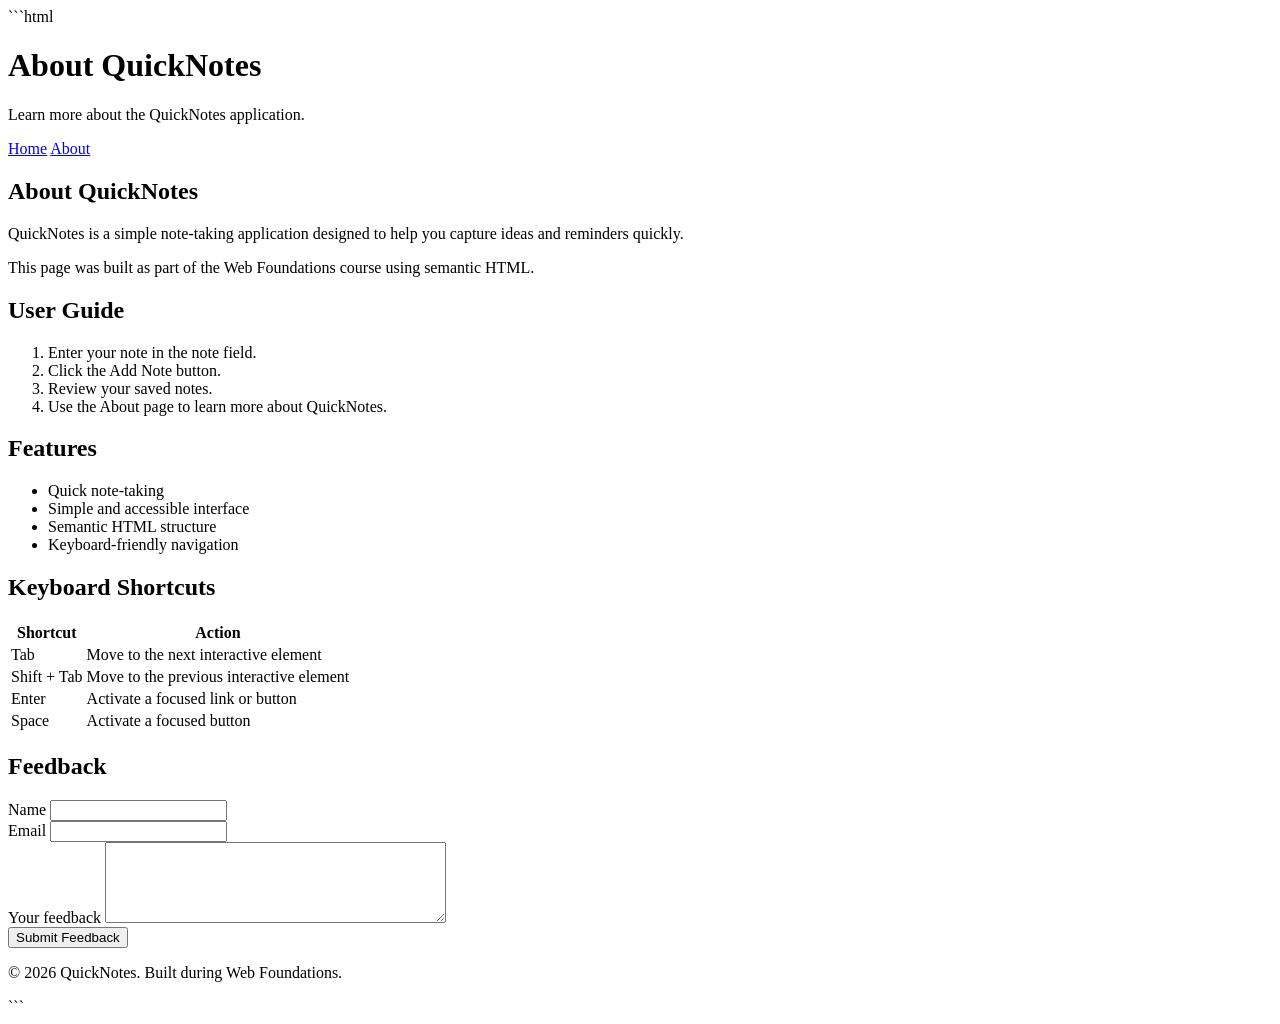
==== day1/about.html @ bedd020c "Add multi-page About page" ====
```html
<!DOCTYPE html>
<html lang="en">
  <head>
    <meta charset="UTF-8" />
    <meta name="viewport" content="width=device-width, initial-scale=1.0" />
    <title>About QuickNotes</title>
  </head>

  <body>
    <header>
      <h1>About QuickNotes</h1>
      <p>Learn more about the QuickNotes application.</p>

      <nav aria-label="Main navigation">
        <a href="index.html">Home</a>
        <a href="about.html">About</a>
      </nav>
    </header>

    <main>
      <section>
        <h2>About QuickNotes</h2>

        <p>
          QuickNotes is a simple note-taking application designed to help you
          capture ideas and reminders quickly.
        </p>

        <p>
          This page was built as part of the Web Foundations course using
          semantic HTML.
        </p>
      </section>

      <section>
        <h2>User Guide</h2>

        <ol>
          <li>Enter your note in the note field.</li>
          <li>Click the Add Note button.</li>
          <li>Review your saved notes.</li>
          <li>Use the About page to learn more about QuickNotes.</li>
        </ol>
      </section>

      <section>
        <h2>Features</h2>

        <ul>
          <li>Quick note-taking</li>
          <li>Simple and accessible interface</li>
          <li>Semantic HTML structure</li>
          <li>Keyboard-friendly navigation</li>
        </ul>
      </section>

      <section>
        <h2>Keyboard Shortcuts</h2>

        <table>
          <thead>
            <tr>
              <th scope="col">Shortcut</th>
              <th scope="col">Action</th>
            </tr>
          </thead>

          <tbody>
            <tr>
              <td>Tab</td>
              <td>Move to the next interactive element</td>
            </tr>

            <tr>
              <td>Shift + Tab</td>
              <td>Move to the previous interactive element</td>
            </tr>

            <tr>
              <td>Enter</td>
              <td>Activate a focused link or button</td>
            </tr>

            <tr>
              <td>Space</td>
              <td>Activate a focused button</td>
            </tr>
          </tbody>
        </table>
      </section>

      <section>
        <h2>Feedback</h2>

        <form id="feedback-form">
          <div>
            <label for="name">Name</label>
            <input
              type="text"
              id="name"
              name="name"
              required
            />
          </div>

          <div>
            <label for="email">Email</label>
            <input
              type="email"
              id="email"
              name="email"
              required
            />
          </div>

          <div>
            <label for="feedback">Your feedback</label>
            <textarea
              id="feedback"
              name="feedback"
              rows="5"
              cols="40"
              required
            ></textarea>
          </div>

          <button type="submit">Submit Feedback</button>
        </form>
      </section>
    </main>

    <footer>
      <p>&copy; 2026 QuickNotes. Built during Web Foundations.</p>
    </footer>
  </body>
</html>
```
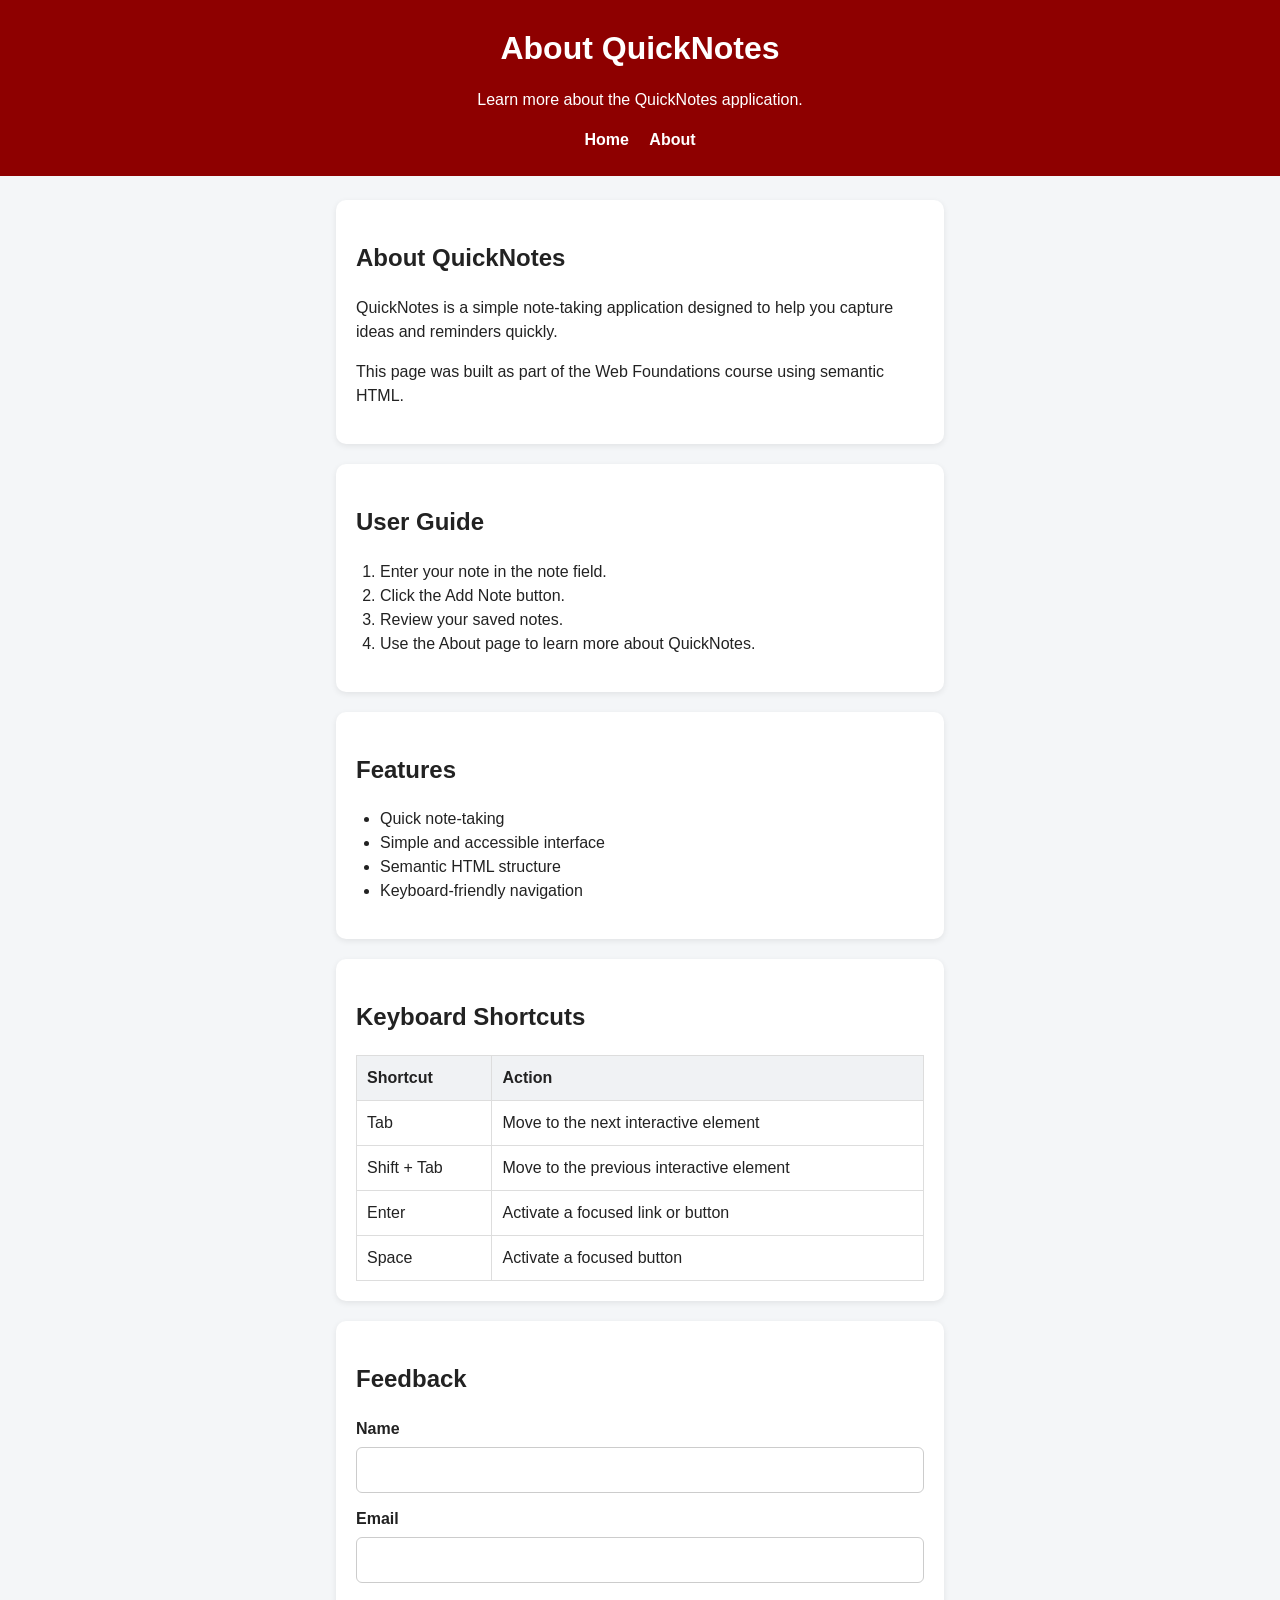
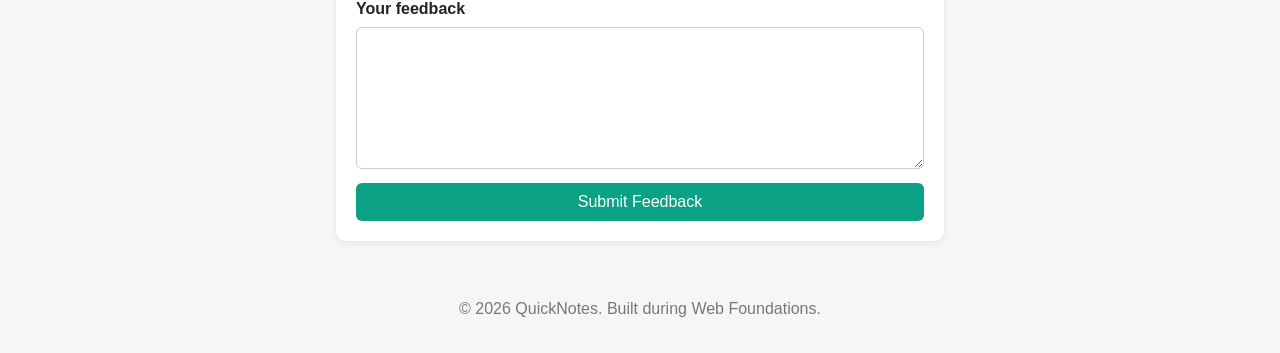
==== commit d2edd4da: "Add responsive CSS styling to QuickNotes" ====
--- a/day1/about.html
+++ b/day1/about.html
@@ -1,10 +1,10 @@
-```html
 <!DOCTYPE html>
 <html lang="en">
   <head>
     <meta charset="UTF-8" />
     <meta name="viewport" content="width=device-width, initial-scale=1.0" />
     <title>About QuickNotes</title>
+    <link rel="stylesheet" href="style.css" />
   </head>
 
   <body>
@@ -134,5 +134,4 @@
       <p>&copy; 2026 QuickNotes. Built during Web Foundations.</p>
     </footer>
   </body>
-</html>
-```
+</html>
--- a/day1/style.css
+++ b/day1/style.css
@@ -0,0 +1,249 @@
+/* ========================================
+   QUICKNOTES - DAY 2 CSS
+   ======================================== */
+
+
+/* 1. RESET
+   Makes sizing predictable across browsers.
+*/
+*,
+*::before,
+*::after {
+  box-sizing: border-box;
+}
+
+
+/* 2. BODY
+   Controls the overall page appearance.
+*/
+body {
+  margin: 0;
+  font-family: "Segoe UI", Arial, sans-serif;
+  background-color: #f4f6f8;
+  color: #222;
+  line-height: 1.5;
+}
+
+
+/* 3. HEADER
+   Styles the top section of the website.
+*/
+header {
+  background-color: #8e0000;
+  color: white;
+  text-align: center;
+  padding: 24px 16px;
+}
+
+header h1 {
+  margin: 0;
+}
+
+
+/* Navigation */
+nav {
+  margin-top: 16px;
+}
+
+nav a {
+  color: white;
+  text-decoration: none;
+  margin: 0 8px;
+  font-weight: bold;
+}
+
+nav a:hover {
+  text-decoration: underline;
+}
+
+
+/* 4. MAIN CONTENT
+   Centres the content and prevents it
+   from becoming too wide.
+*/
+main {
+  max-width: 640px;
+  margin: 24px auto;
+  padding: 0 16px;
+}
+
+
+/* 5. SECTIONS
+   Makes each section look like a card.
+*/
+section {
+  background-color: white;
+  padding: 20px;
+  border-radius: 10px;
+  margin-bottom: 20px;
+  box-shadow: 0 2px 6px rgba(0, 0, 0, 0.08);
+}
+
+
+/* 6. NOTE FORM
+   Flexbox puts the input and button
+   next to each other.
+*/
+#note-form {
+  display: flex;
+  gap: 8px;
+  flex-wrap: wrap;
+}
+
+#note-form label {
+  width: 100%;
+  font-weight: bold;
+}
+
+#note-input {
+  flex: 1;
+  padding: 10px;
+  border: 1px solid #ccc;
+  border-radius: 6px;
+  font-size: 1rem;
+}
+
+
+/* 7. BUTTONS
+*/
+button {
+  background-color: #0ba184;
+  color: white;
+  border: none;
+  padding: 10px 18px;
+  border-radius: 6px;
+  font-size: 1rem;
+  cursor: pointer;
+  transition: background-color 0.2s ease, transform 0.2s ease;
+}
+
+button:hover {
+  background-color: #088a70;
+  transform: translateY(-2px);
+}
+
+
+/* 8. NOTES LIST
+*/
+#notes-list {
+  list-style: none;
+  padding: 0;
+}
+
+.note {
+  background-color: #fffbe6;
+  border-left: 4px solid #0ba184;
+  padding: 12px 16px;
+  margin-bottom: 10px;
+  border-radius: 6px;
+}
+
+
+/* 9. FOOTER
+*/
+footer {
+  text-align: center;
+  color: #777;
+  padding: 16px;
+}
+
+
+/* 10. ABOUT PAGE LISTS
+*/
+main ol,
+main ul {
+  padding-left: 24px;
+}
+
+
+/* 11. TABLE
+*/
+table {
+  width: 100%;
+  border-collapse: collapse;
+  margin-top: 12px;
+}
+
+th,
+td {
+  border: 1px solid #ddd;
+  padding: 10px;
+  text-align: left;
+}
+
+th {
+  background-color: #f0f2f4;
+  font-weight: bold;
+}
+
+
+/* 12. FEEDBACK FORM
+*/
+#feedback-form {
+  display: flex;
+  flex-direction: column;
+  gap: 14px;
+}
+
+#feedback-form div {
+  display: flex;
+  flex-direction: column;
+  gap: 6px;
+}
+
+#feedback-form label {
+  font-weight: bold;
+}
+
+#feedback-form input,
+#feedback-form textarea {
+  width: 100%;
+  padding: 10px;
+  border: 1px solid #ccc;
+  border-radius: 6px;
+  font: inherit;
+}
+
+#feedback-form textarea {
+  resize: vertical;
+}
+
+
+/* 13. FOCUS EFFECT
+   Makes it easier to see which form
+   field is currently selected.
+*/
+input:focus,
+textarea:focus {
+  outline: 2px solid #0ba184;
+  outline-offset: 2px;
+}
+
+
+/* 14. RESPONSIVE DESIGN
+   On small screens, stack the note
+   input and button vertically.
+*/
+@media (max-width: 600px) {
+  #note-form {
+    flex-direction: column;
+  }
+
+  #note-input,
+  #note-form button {
+    width: 100%;
+  }
+
+  main {
+    margin-top: 16px;
+  }
+
+  section {
+    padding: 16px;
+  }
+
+  nav a {
+    display: inline-block;
+    margin: 4px 6px;
+  }
+}
